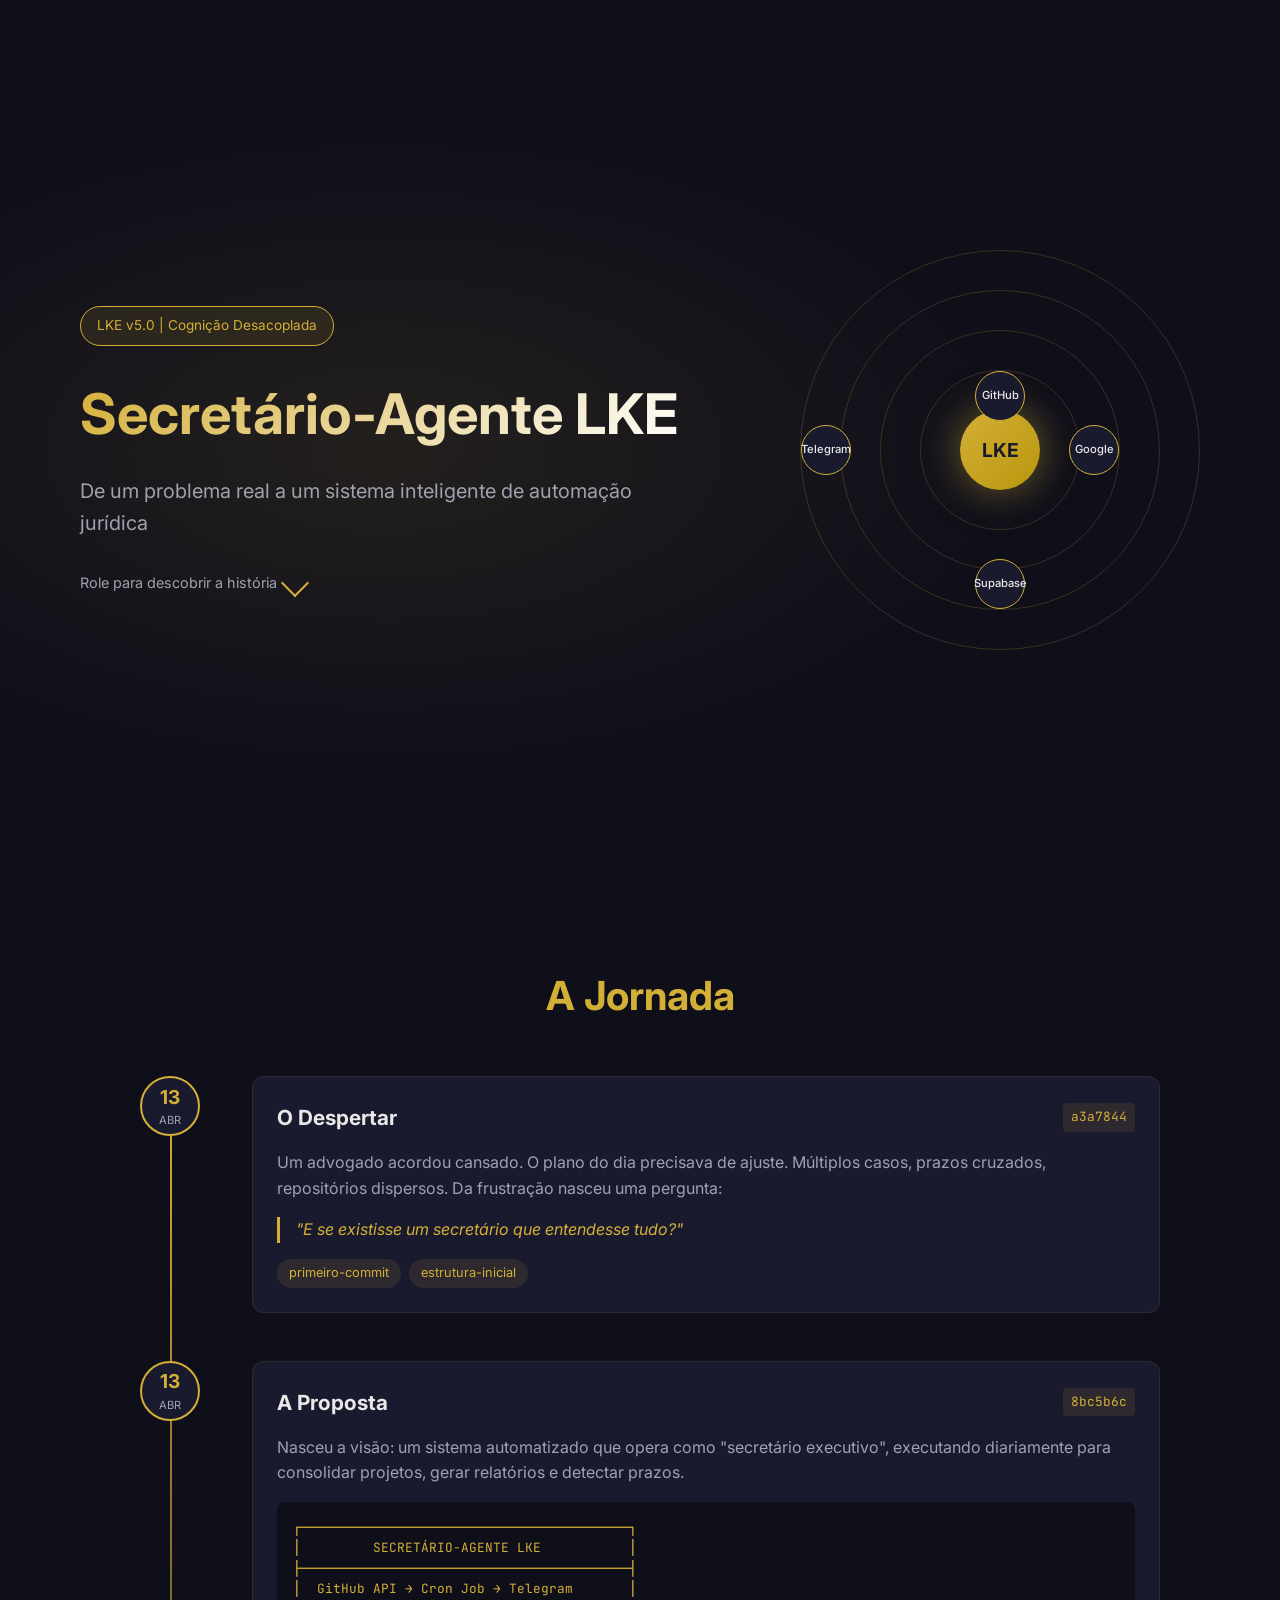
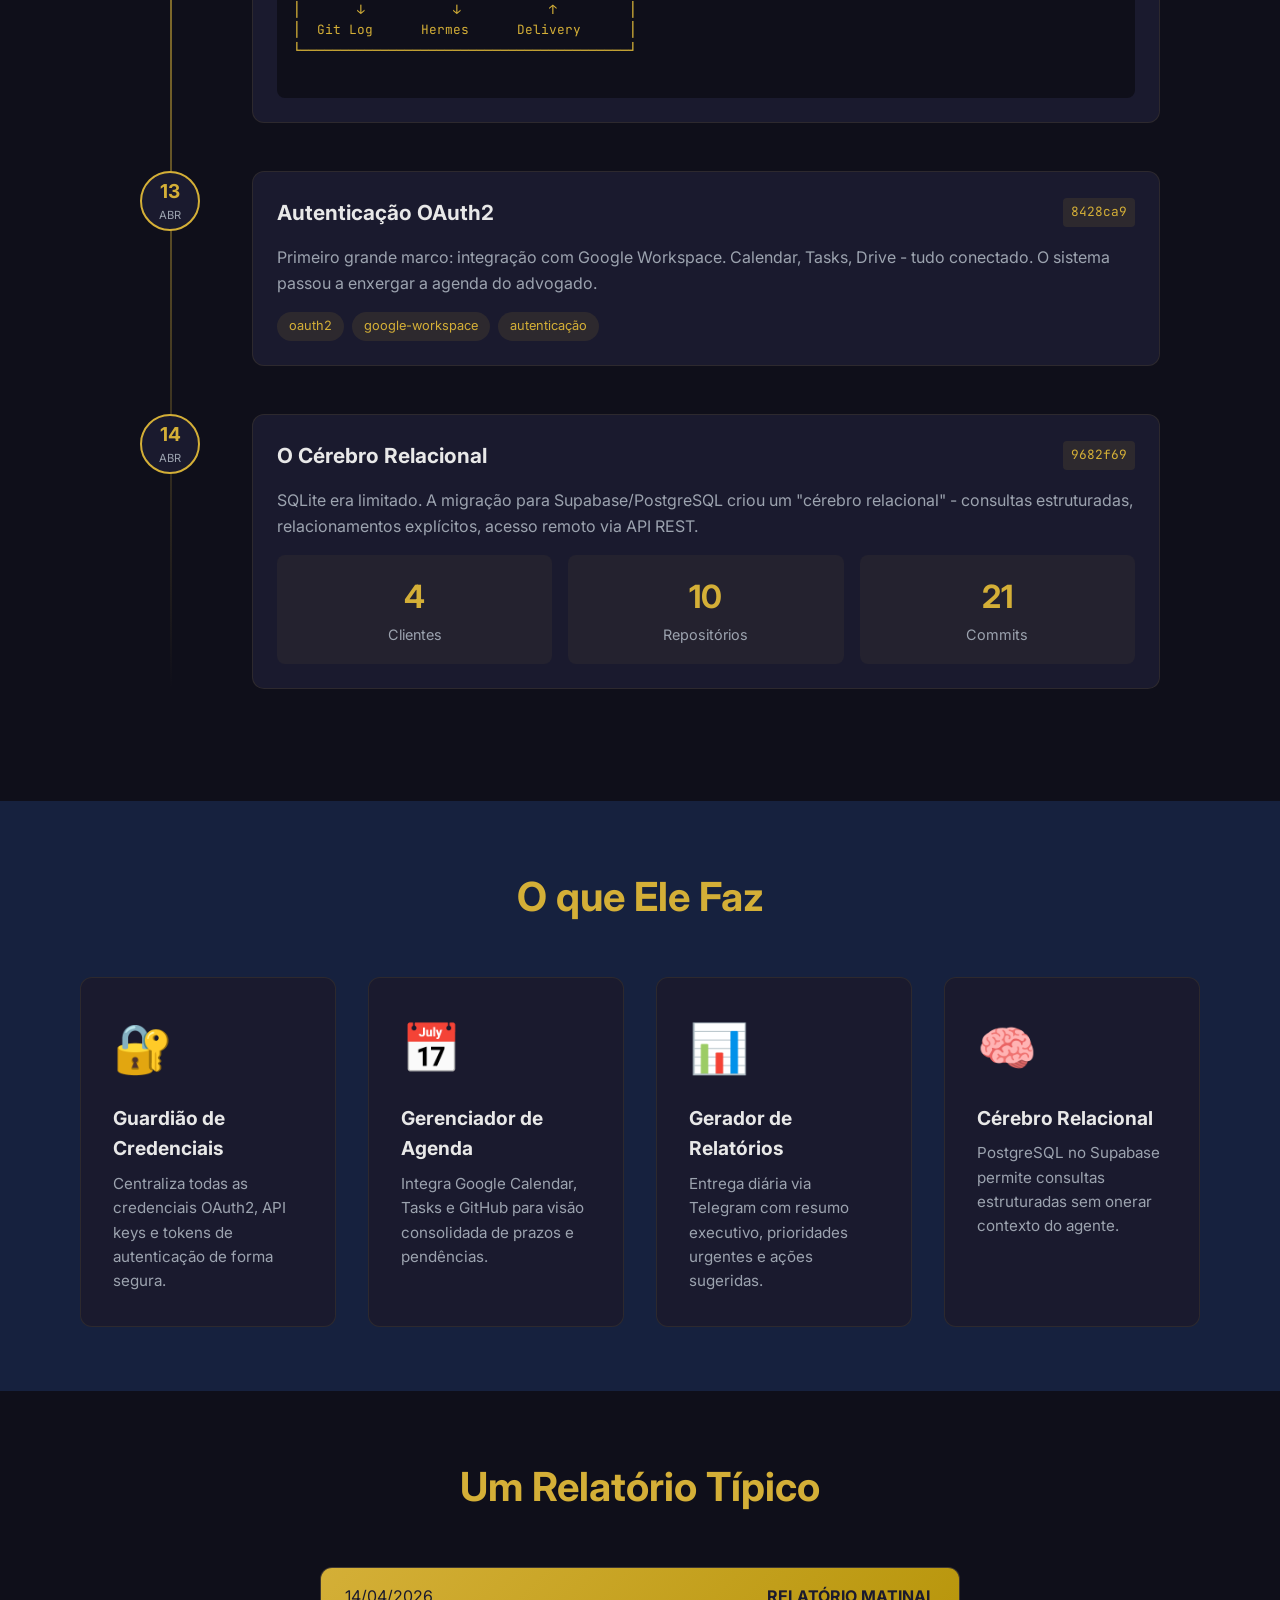
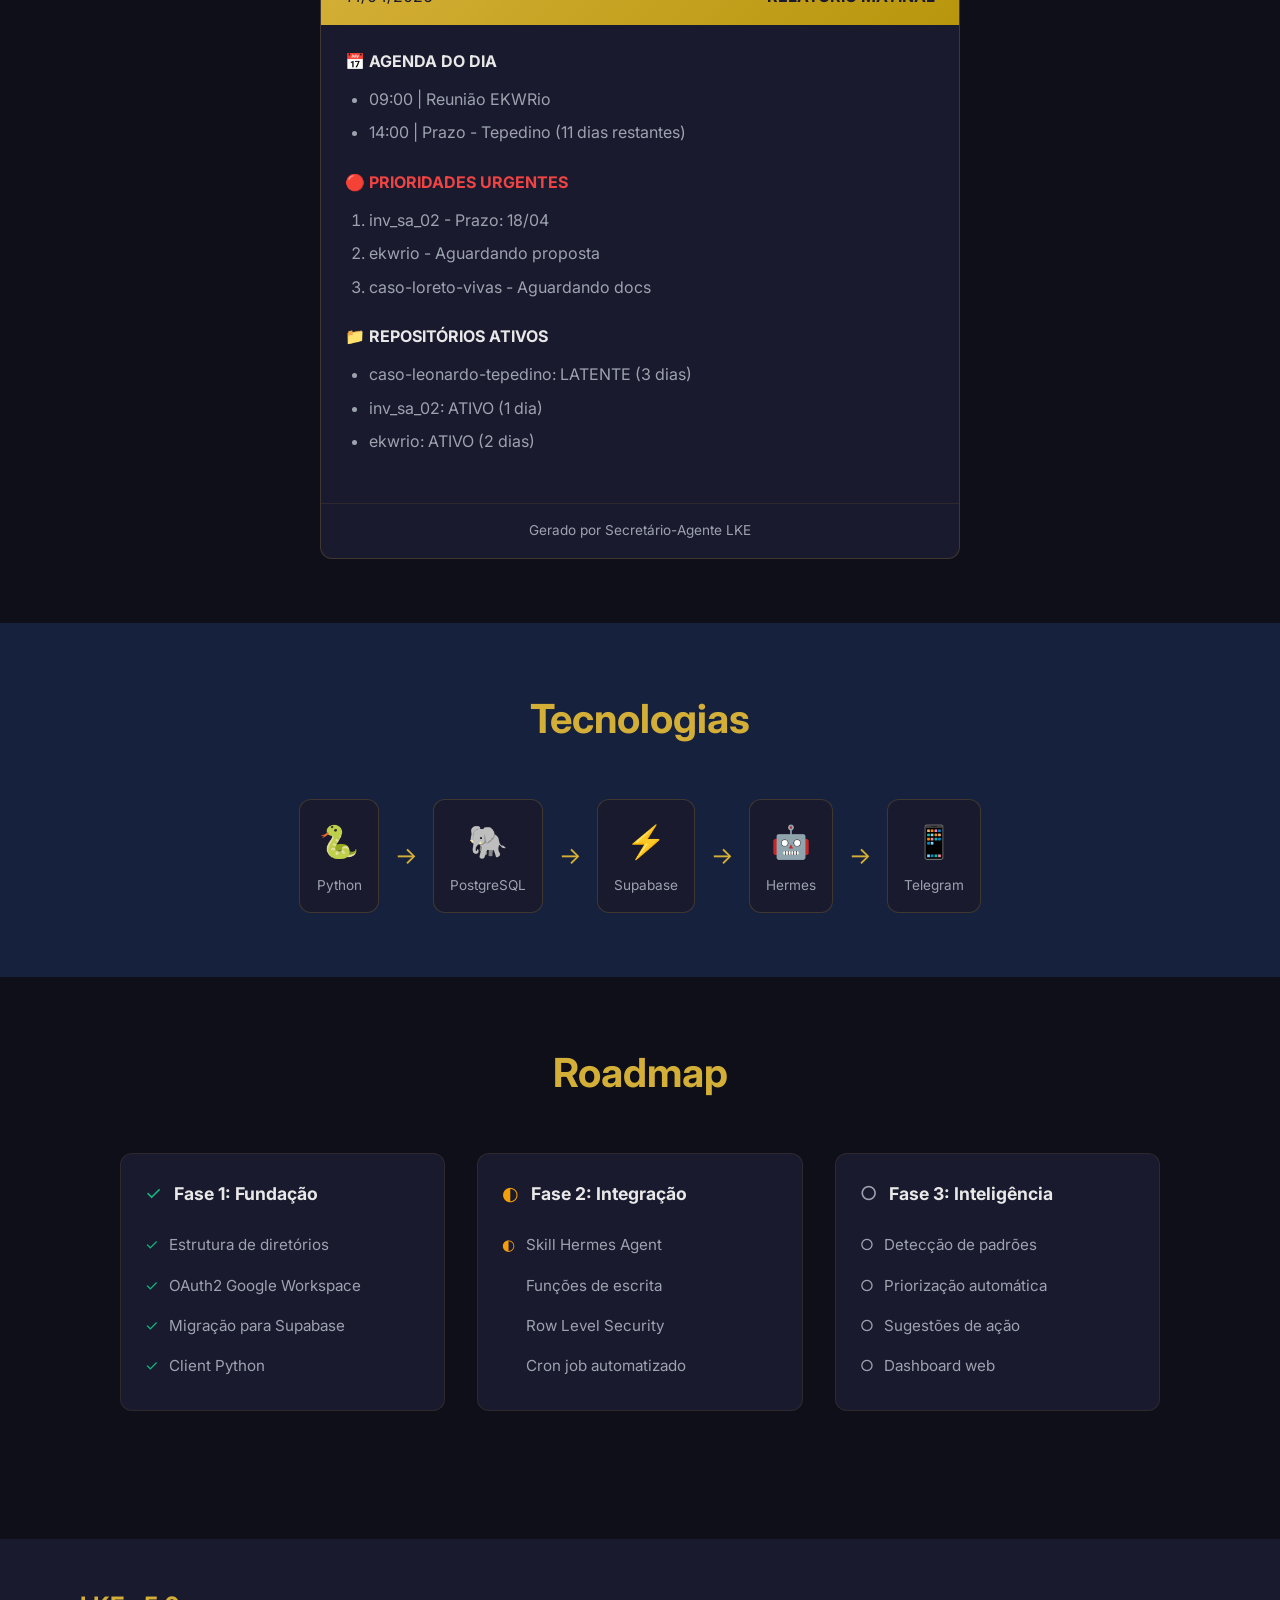
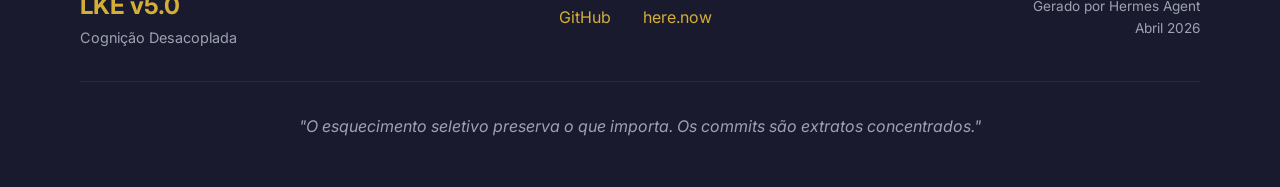
==== site-narrativo/index.html @ dd0d1e60 "docs(workflow): criação do site narrativo demonstrativo e instruções para próxima sessão do secretár" ====
<!DOCTYPE html>
<html lang="pt-BR">
<head>
    <meta charset="UTF-8">
    <meta name="viewport" content="width=device-width, initial-scale=1.0">
    <title>Secretário-Agente LKE | Uma História de Evolução</title>
    <link rel="stylesheet" href="css/style.css">
    <link rel="preconnect" href="https://fonts.googleapis.com">
    <link rel="preconnect" href="https://fonts.gstatic.com" crossorigin>
    <link href="https://fonts.googleapis.com/css2?family=Inter:wght@300;400;500;600;700&family=JetBrains+Mono:wght@400;500&display=swap" rel="stylesheet">
</head>
<body>
    <!-- Hero Section -->
    <section class="hero">
        <div class="hero-content">
            <div class="badge">LKE v5.0 | Cognição Desacoplada</div>
            <h1>Secretário-Agente LKE</h1>
            <p class="tagline">De um problema real a um sistema inteligente de automação jurídica</p>
            <div class="scroll-indicator">
                <span>Role para descobrir a história</span>
                <div class="arrow"></div>
            </div>
        </div>
        <div class="hero-visual">
            <div class="orbit">
                <div class="planet center">LKE</div>
                <div class="orbit-ring r1">
                    <div class="moon m1">GitHub</div>
                </div>
                <div class="orbit-ring r2">
                    <div class="moon m2">Google</div>
                </div>
                <div class="orbit-ring r3">
                    <div class="moon m3">Supabase</div>
                </div>
                <div class="orbit-ring r4">
                    <div class="moon m4">Telegram</div>
                </div>
            </div>
        </div>
    </section>

    <!-- Timeline Section -->
    <section class="timeline-section">
        <h2>A Jornada</h2>
        
        <div class="timeline">
            <!-- Event 1 -->
            <div class="timeline-item">
                <div class="timeline-marker">
                    <span class="day">13</span>
                    <span class="month">ABR</span>
                </div>
                <div class="timeline-content">
                    <div class="timeline-header">
                        <h3>O Despertar</h3>
                        <span class="commit-hash">a3a7844</span>
                    </div>
                    <p>Um advogado acordou cansado. O plano do dia precisava de ajuste. Múltiplos casos, prazos cruzados, repositórios dispersos. Da frustração nasceu uma pergunta:</p>
                    <blockquote>"E se existisse um secretário que entendesse tudo?"</blockquote>
                    <div class="tech-tags">
                        <span class="tag">primeiro-commit</span>
                        <span class="tag">estrutura-inicial</span>
                    </div>
                </div>
            </div>

            <!-- Event 2 -->
            <div class="timeline-item">
                <div class="timeline-marker">
                    <span class="day">13</span>
                    <span class="month">ABR</span>
                </div>
                <div class="timeline-content">
                    <div class="timeline-header">
                        <h3>A Proposta</h3>
                        <span class="commit-hash">8bc5b6c</span>
                    </div>
                    <p>Nasceu a visão: um sistema automatizado que opera como "secretário executivo", executando diariamente para consolidar projetos, gerar relatórios e detectar prazos.</p>
                    <div class="architecture-diagram">
                        <pre>
┌─────────────────────────────────────────┐
│         SECRETÁRIO-AGENTE LKE           │
├─────────────────────────────────────────┤
│  GitHub API → Cron Job → Telegram       │
│       ↓           ↓           ↑         │
│  Git Log      Hermes      Delivery      │
└─────────────────────────────────────────┘
                        </pre>
                    </div>
                </div>
            </div>

            <!-- Event 3 -->
            <div class="timeline-item">
                <div class="timeline-marker">
                    <span class="day">13</span>
                    <span class="month">ABR</span>
                </div>
                <div class="timeline-content">
                    <div class="timeline-header">
                        <h3>Autenticação OAuth2</h3>
                        <span class="commit-hash">8428ca9</span>
                    </div>
                    <p>Primeiro grande marco: integração com Google Workspace. Calendar, Tasks, Drive - tudo conectado. O sistema passou a enxergar a agenda do advogado.</p>
                    <div class="tech-tags">
                        <span class="tag">oauth2</span>
                        <span class="tag">google-workspace</span>
                        <span class="tag">autenticação</span>
                    </div>
                </div>
            </div>

            <!-- Event 4 -->
            <div class="timeline-item">
                <div class="timeline-marker">
                    <span class="day">14</span>
                    <span class="month">ABR</span>
                </div>
                <div class="timeline-content">
                    <div class="timeline-header">
                        <h3>O Cérebro Relacional</h3>
                        <span class="commit-hash">9682f69</span>
                    </div>
                    <p>SQLite era limitado. A migração para Supabase/PostgreSQL criou um "cérebro relacional" - consultas estruturadas, relacionamentos explícitos, acesso remoto via API REST.</p>
                    <div class="stats-grid">
                        <div class="stat">
                            <span class="stat-number">4</span>
                            <span class="stat-label">Clientes</span>
                        </div>
                        <div class="stat">
                            <span class="stat-number">10</span>
                            <span class="stat-label">Repositórios</span>
                        </div>
                        <div class="stat">
                            <span class="stat-number">21</span>
                            <span class="stat-label">Commits</span>
                        </div>
                    </div>
                </div>
            </div>
        </div>
    </section>

    <!-- Features Section -->
    <section class="features-section">
        <h2>O que Ele Faz</h2>
        
        <div class="features-grid">
            <div class="feature-card">
                <div class="feature-icon">🔐</div>
                <h3>Guardião de Credenciais</h3>
                <p>Centraliza todas as credenciais OAuth2, API keys e tokens de autenticação de forma segura.</p>
            </div>
            
            <div class="feature-card">
                <div class="feature-icon">📅</div>
                <h3>Gerenciador de Agenda</h3>
                <p>Integra Google Calendar, Tasks e GitHub para visão consolidada de prazos e pendências.</p>
            </div>
            
            <div class="feature-card">
                <div class="feature-icon">📊</div>
                <h3>Gerador de Relatórios</h3>
                <p>Entrega diária via Telegram com resumo executivo, prioridades urgentes e ações sugeridas.</p>
            </div>
            
            <div class="feature-card">
                <div class="feature-icon">🧠</div>
                <h3>Cérebro Relacional</h3>
                <p>PostgreSQL no Supabase permite consultas estruturadas sem onerar contexto do agente.</p>
            </div>
        </div>
    </section>

    <!-- Sample Report Section -->
    <section class="report-section">
        <h2>Um Relatório Típico</h2>
        
        <div class="report-preview">
            <div class="report-header">
                <span class="report-date">14/04/2026</span>
                <span class="report-title">RELATÓRIO MATINAL</span>
            </div>
            <div class="report-content">
                <div class="report-block">
                    <h4>📅 AGENDA DO DIA</h4>
                    <ul>
                        <li>09:00 | Reunião EKWRio</li>
                        <li>14:00 | Prazo - Tepedino (11 dias restantes)</li>
                    </ul>
                </div>
                <div class="report-block urgent">
                    <h4>🔴 PRIORIDADES URGENTES</h4>
                    <ol>
                        <li>inv_sa_02 - Prazo: 18/04</li>
                        <li>ekwrio - Aguardando proposta</li>
                        <li>caso-loreto-vivas - Aguardando docs</li>
                    </ol>
                </div>
                <div class="report-block">
                    <h4>📁 REPOSITÓRIOS ATIVOS</h4>
                    <ul>
                        <li>caso-leonardo-tepedino: LATENTE (3 dias)</li>
                        <li>inv_sa_02: ATIVO (1 dia)</li>
                        <li>ekwrio: ATIVO (2 dias)</li>
                    </ul>
                </div>
            </div>
            <div class="report-footer">
                Gerado por Secretário-Agente LKE
            </div>
        </div>
    </section>

    <!-- Tech Stack Section -->
    <section class="tech-section">
        <h2>Tecnologias</h2>
        
        <div class="tech-flow">
            <div class="tech-node">
                <div class="tech-icon">🐍</div>
                <span>Python</span>
            </div>
            <div class="tech-arrow">→</div>
            <div class="tech-node">
                <div class="tech-icon">🐘</div>
                <span>PostgreSQL</span>
            </div>
            <div class="tech-arrow">→</div>
            <div class="tech-node">
                <div class="tech-icon">⚡</div>
                <span>Supabase</span>
            </div>
            <div class="tech-arrow">→</div>
            <div class="tech-node">
                <div class="tech-icon">🤖</div>
                <span>Hermes</span>
            </div>
            <div class="tech-arrow">→</div>
            <div class="tech-node">
                <div class="tech-icon">📱</div>
                <span>Telegram</span>
            </div>
        </div>
    </section>

    <!-- Roadmap Section -->
    <section class="roadmap-section">
        <h2>Roadmap</h2>
        
        <div class="roadmap">
            <div class="roadmap-phase completed">
                <div class="phase-header">
                    <span class="phase-status">✓</span>
                    <h3>Fase 1: Fundação</h3>
                </div>
                <ul>
                    <li class="done">Estrutura de diretórios</li>
                    <li class="done">OAuth2 Google Workspace</li>
                    <li class="done">Migração para Supabase</li>
                    <li class="done">Client Python</li>
                </ul>
            </div>
            
            <div class="roadmap-phase in-progress">
                <div class="phase-header">
                    <span class="phase-status">◐</span>
                    <h3>Fase 2: Integração</h3>
                </div>
                <ul>
                    <li class="doing">Skill Hermes Agent</li>
                    <li>Funções de escrita</li>
                    <li>Row Level Security</li>
                    <li>Cron job automatizado</li>
                </ul>
            </div>
            
            <div class="roadmap-phase future">
                <div class="phase-header">
                    <span class="phase-status">○</span>
                    <h3>Fase 3: Inteligência</h3>
                </div>
                <ul>
                    <li>Detecção de padrões</li>
                    <li>Priorização automática</li>
                    <li>Sugestões de ação</li>
                    <li>Dashboard web</li>
                </ul>
            </div>
        </div>
    </section>

    <!-- Footer -->
    <footer class="site-footer">
        <div class="footer-content">
            <div class="footer-brand">
                <h3>LKE v5.0</h3>
                <p>Cognição Desacoplada</p>
            </div>
            <div class="footer-links">
                <a href="https://github.com/peixoto-ops">GitHub</a>
                <a href="https://here.now">here.now</a>
            </div>
            <div class="footer-credits">
                <p>Gerado por Hermes Agent</p>
                <p>Abril 2026</p>
            </div>
        </div>
        <div class="footer-quote">
            <blockquote>"O esquecimento seletivo preserva o que importa. Os commits são extratos concentrados."</blockquote>
        </div>
    </footer>
</body>
</html>
---- site-narrativo/css/style.css ----
/* Base Reset and Variables */
:root {
    --primary: #D4AF37;
    --primary-dark: #B8960C;
    --secondary: #1a1a2e;
    --accent: #16213e;
    --text: #e8e8e8;
    --text-muted: #9ca3af;
    --bg-dark: #0f0f1a;
    --bg-card: #1a1a2e;
    --success: #10b981;
    --warning: #f59e0b;
    --danger: #ef4444;
}

* {
    margin: 0;
    padding: 0;
    box-sizing: border-box;
}

html {
    scroll-behavior: smooth;
}

body {
    font-family: 'Inter', -apple-system, BlinkMacSystemFont, sans-serif;
    background: var(--bg-dark);
    color: var(--text);
    line-height: 1.6;
}

/* Hero Section */
.hero {
    min-height: 100vh;
    display: flex;
    align-items: center;
    justify-content: space-between;
    padding: 2rem 5rem;
    position: relative;
    overflow: hidden;
}

.hero::before {
    content: '';
    position: absolute;
    top: 0;
    left: 0;
    right: 0;
    bottom: 0;
    background: radial-gradient(ellipse at 30% 50%, rgba(212, 175, 55, 0.1) 0%, transparent 50%);
    pointer-events: none;
}

.hero-content {
    max-width: 600px;
    z-index: 2;
}

.badge {
    display: inline-block;
    padding: 0.5rem 1rem;
    background: rgba(212, 175, 55, 0.1);
    border: 1px solid var(--primary);
    border-radius: 2rem;
    font-size: 0.85rem;
    color: var(--primary);
    margin-bottom: 1.5rem;
}

.hero h1 {
    font-size: 3.5rem;
    font-weight: 700;
    background: linear-gradient(135deg, var(--primary), #fff);
    -webkit-background-clip: text;
    -webkit-text-fill-color: transparent;
    background-clip: text;
    margin-bottom: 1rem;
}

.tagline {
    font-size: 1.25rem;
    color: var(--text-muted);
    margin-bottom: 2rem;
}

.scroll-indicator {
    display: flex;
    align-items: center;
    gap: 0.5rem;
    color: var(--text-muted);
    font-size: 0.9rem;
}

.arrow {
    width: 20px;
    height: 20px;
    border-right: 2px solid var(--primary);
    border-bottom: 2px solid var(--primary);
    transform: rotate(45deg);
    animation: bounce 2s infinite;
}

@keyframes bounce {
    0%, 100% { transform: rotate(45deg) translateY(0); }
    50% { transform: rotate(45deg) translateY(5px); }
}

/* Orbit Animation */
.hero-visual {
    position: relative;
    width: 400px;
    height: 400px;
}

.orbit {
    position: relative;
    width: 100%;
    height: 100%;
}

.planet.center {
    position: absolute;
    top: 50%;
    left: 50%;
    transform: translate(-50%, -50%);
    width: 80px;
    height: 80px;
    background: linear-gradient(135deg, var(--primary), var(--primary-dark));
    border-radius: 50%;
    display: flex;
    align-items: center;
    justify-content: center;
    font-weight: 700;
    font-size: 1.2rem;
    color: var(--secondary);
    box-shadow: 0 0 40px rgba(212, 175, 55, 0.5);
}

.orbit-ring {
    position: absolute;
    top: 50%;
    left: 50%;
    border: 1px solid rgba(212, 175, 55, 0.2);
    border-radius: 50%;
    animation: spin 20s linear infinite;
}

.orbit-ring.r1 { width: 160px; height: 160px; margin: -80px 0 0 -80px; animation-duration: 10s; }
.orbit-ring.r2 { width: 240px; height: 240px; margin: -120px 0 0 -120px; animation-duration: 15s; }
.orbit-ring.r3 { width: 320px; height: 320px; margin: -160px 0 0 -160px; animation-duration: 20s; }
.orbit-ring.r4 { width: 400px; height: 400px; margin: -200px 0 0 -200px; animation-duration: 25s; }

.moon {
    position: absolute;
    width: 50px;
    height: 50px;
    background: var(--bg-card);
    border: 1px solid var(--primary);
    border-radius: 50%;
    display: flex;
    align-items: center;
    justify-content: center;
    font-size: 0.7rem;
    font-weight: 500;
}

.moon.m1 { top: 0; left: 50%; transform: translateX(-50%); }
.moon.m2 { top: 50%; right: 0; transform: translateY(-50%); }
.moon.m3 { bottom: 0; left: 50%; transform: translateX(-50%); }
.moon.m4 { top: 50%; left: 0; transform: translateY(-50%); }

@keyframes spin {
    from { transform: rotate(0deg); }
    to { transform: rotate(360deg); }
}

/* Timeline Section */
.timeline-section {
    padding: 4rem 5rem;
    max-width: 1200px;
    margin: 0 auto;
}

.timeline-section h2 {
    font-size: 2.5rem;
    text-align: center;
    margin-bottom: 3rem;
    color: var(--primary);
}

.timeline {
    position: relative;
    padding-left: 100px;
}

.timeline::before {
    content: '';
    position: absolute;
    left: 50px;
    top: 0;
    bottom: 0;
    width: 2px;
    background: linear-gradient(to bottom, var(--primary), transparent);
}

.timeline-item {
    position: relative;
    margin-bottom: 3rem;
    padding-left: 2rem;
}

.timeline-marker {
    position: absolute;
    left: -80px;
    width: 60px;
    height: 60px;
    background: var(--bg-card);
    border: 2px solid var(--primary);
    border-radius: 50%;
    display: flex;
    flex-direction: column;
    align-items: center;
    justify-content: center;
}

.timeline-marker .day {
    font-size: 1.2rem;
    font-weight: 700;
    color: var(--primary);
}

.timeline-marker .month {
    font-size: 0.7rem;
    color: var(--text-muted);
}

.timeline-content {
    background: var(--bg-card);
    border-radius: 12px;
    padding: 1.5rem;
    border: 1px solid rgba(212, 175, 55, 0.1);
}

.timeline-header {
    display: flex;
    justify-content: space-between;
    align-items: center;
    margin-bottom: 1rem;
}

.timeline-header h3 {
    font-size: 1.3rem;
    color: var(--text);
}

.commit-hash {
    font-family: 'JetBrains Mono', monospace;
    font-size: 0.8rem;
    color: var(--primary);
    background: rgba(212, 175, 55, 0.1);
    padding: 0.25rem 0.5rem;
    border-radius: 4px;
}

.timeline-content p {
    color: var(--text-muted);
    margin-bottom: 1rem;
}

.timeline-content blockquote {
    border-left: 3px solid var(--primary);
    padding-left: 1rem;
    font-style: italic;
    color: var(--primary);
    margin: 1rem 0;
}

.tech-tags {
    display: flex;
    gap: 0.5rem;
    flex-wrap: wrap;
    margin-top: 1rem;
}

.tag {
    background: rgba(212, 175, 55, 0.1);
    color: var(--primary);
    padding: 0.25rem 0.75rem;
    border-radius: 1rem;
    font-size: 0.8rem;
}

.architecture-diagram pre {
    background: var(--bg-dark);
    padding: 1rem;
    border-radius: 8px;
    font-family: 'JetBrains Mono', monospace;
    font-size: 0.8rem;
    color: var(--primary);
    overflow-x: auto;
}

.stats-grid {
    display: grid;
    grid-template-columns: repeat(3, 1fr);
    gap: 1rem;
    margin-top: 1rem;
}

.stat {
    text-align: center;
    padding: 1rem;
    background: rgba(212, 175, 55, 0.05);
    border-radius: 8px;
}

.stat-number {
    display: block;
    font-size: 2rem;
    font-weight: 700;
    color: var(--primary);
}

.stat-label {
    font-size: 0.9rem;
    color: var(--text-muted);
}

/* Features Section */
.features-section {
    padding: 4rem 5rem;
    background: var(--accent);
}

.features-section h2 {
    font-size: 2.5rem;
    text-align: center;
    margin-bottom: 3rem;
    color: var(--primary);
}

.features-grid {
    display: grid;
    grid-template-columns: repeat(auto-fit, minmax(250px, 1fr));
    gap: 2rem;
    max-width: 1200px;
    margin: 0 auto;
}

.feature-card {
    background: var(--bg-card);
    border-radius: 12px;
    padding: 2rem;
    border: 1px solid rgba(212, 175, 55, 0.1);
    transition: transform 0.3s, box-shadow 0.3s;
}

.feature-card:hover {
    transform: translateY(-5px);
    box-shadow: 0 10px 30px rgba(212, 175, 55, 0.1);
}

.feature-icon {
    font-size: 3rem;
    margin-bottom: 1rem;
}

.feature-card h3 {
    font-size: 1.2rem;
    margin-bottom: 0.5rem;
    color: var(--text);
}

.feature-card p {
    color: var(--text-muted);
    font-size: 0.95rem;
}

/* Report Section */
.report-section {
    padding: 4rem 5rem;
    max-width: 800px;
    margin: 0 auto;
}

.report-section h2 {
    font-size: 2.5rem;
    text-align: center;
    margin-bottom: 3rem;
    color: var(--primary);
}

.report-preview {
    background: var(--bg-card);
    border-radius: 12px;
    border: 1px solid rgba(212, 175, 55, 0.2);
    overflow: hidden;
}

.report-header {
    background: linear-gradient(135deg, var(--primary), var(--primary-dark));
    color: var(--secondary);
    padding: 1rem 1.5rem;
    display: flex;
    justify-content: space-between;
    align-items: center;
}

.report-title {
    font-weight: 700;
}

.report-content {
    padding: 1.5rem;
}

.report-block {
    margin-bottom: 1.5rem;
}

.report-block h4 {
    color: var(--text);
    margin-bottom: 0.75rem;
}

.report-block ul, .report-block ol {
    padding-left: 1.5rem;
    color: var(--text-muted);
}

.report-block li {
    margin-bottom: 0.5rem;
}

.report-block.urgent h4 {
    color: var(--danger);
}

.report-footer {
    text-align: center;
    padding: 1rem;
    border-top: 1px solid rgba(212, 175, 55, 0.1);
    color: var(--text-muted);
    font-size: 0.85rem;
}

/* Tech Section */
.tech-section {
    padding: 4rem 5rem;
    background: var(--accent);
}

.tech-section h2 {
    font-size: 2.5rem;
    text-align: center;
    margin-bottom: 3rem;
    color: var(--primary);
}

.tech-flow {
    display: flex;
    align-items: center;
    justify-content: center;
    gap: 1rem;
    flex-wrap: wrap;
}

.tech-node {
    display: flex;
    flex-direction: column;
    align-items: center;
    gap: 0.5rem;
    padding: 1rem;
    background: var(--bg-card);
    border-radius: 12px;
    border: 1px solid rgba(212, 175, 55, 0.2);
    min-width: 80px;
}

.tech-icon {
    font-size: 2rem;
}

.tech-node span {
    font-size: 0.85rem;
    color: var(--text-muted);
}

.tech-arrow {
    color: var(--primary);
    font-size: 1.5rem;
}

/* Roadmap Section */
.roadmap-section {
    padding: 4rem 5rem;
    max-width: 1200px;
    margin: 0 auto;
}

.roadmap-section h2 {
    font-size: 2.5rem;
    text-align: center;
    margin-bottom: 3rem;
    color: var(--primary);
}

.roadmap {
    display: grid;
    grid-template-columns: repeat(auto-fit, minmax(300px, 1fr));
    gap: 2rem;
}

.roadmap-phase {
    background: var(--bg-card);
    border-radius: 12px;
    padding: 1.5rem;
    border: 1px solid rgba(212, 175, 55, 0.1);
}

.phase-header {
    display: flex;
    align-items: center;
    gap: 0.75rem;
    margin-bottom: 1rem;
}

.phase-status {
    font-size: 1.2rem;
}

.roadmap-phase.completed .phase-status { color: var(--success); }
.roadmap-phase.in-progress .phase-status { color: var(--warning); }
.roadmap-phase.future .phase-status { color: var(--text-muted); }

.roadmap-phase h3 {
    font-size: 1.1rem;
    color: var(--text);
}

.roadmap-phase ul {
    list-style: none;
    padding-left: 0;
}

.roadmap-phase li {
    padding: 0.5rem 0;
    color: var(--text-muted);
    font-size: 0.95rem;
    padding-left: 1.5rem;
    position: relative;
}

.roadmap-phase li.done::before {
    content: '✓';
    position: absolute;
    left: 0;
    color: var(--success);
}

.roadmap-phase li.doing::before {
    content: '◐';
    position: absolute;
    left: 0;
    color: var(--warning);
}

.roadmap-phase.future li::before {
    content: '○';
    position: absolute;
    left: 0;
    color: var(--text-muted);
}

/* Footer */
.site-footer {
    background: var(--secondary);
    padding: 3rem 5rem;
    margin-top: 4rem;
}

.footer-content {
    display: flex;
    justify-content: space-between;
    align-items: center;
    flex-wrap: wrap;
    gap: 2rem;
    max-width: 1200px;
    margin: 0 auto;
}

.footer-brand h3 {
    color: var(--primary);
    font-size: 1.5rem;
}

.footer-brand p {
    color: var(--text-muted);
    font-size: 0.9rem;
}

.footer-links {
    display: flex;
    gap: 2rem;
}

.footer-links a {
    color: var(--primary);
    text-decoration: none;
    transition: color 0.3s;
}

.footer-links a:hover {
    color: var(--text);
}

.footer-credits {
    text-align: right;
}

.footer-credits p {
    color: var(--text-muted);
    font-size: 0.85rem;
}

.footer-quote {
    margin-top: 2rem;
    text-align: center;
    padding-top: 2rem;
    border-top: 1px solid rgba(212, 175, 55, 0.1);
}

.footer-quote blockquote {
    color: var(--text-muted);
    font-style: italic;
}

/* Responsive */
@media (max-width: 768px) {
    .hero {
        flex-direction: column;
        padding: 2rem;
        text-align: center;
    }

    .hero h1 {
        font-size: 2.5rem;
    }

    .hero-visual {
        width: 300px;
        height: 300px;
        margin-top: 2rem;
    }

    .orbit-ring.r4 { width: 300px; height: 300px; margin: -150px 0 0 -150px; }
    .orbit-ring.r3 { width: 240px; height: 240px; margin: -120px 0 0 -120px; }
    .orbit-ring.r2 { width: 180px; height: 180px; margin: -90px 0 0 -90px; }
    .orbit-ring.r1 { width: 120px; height: 120px; margin: -60px 0 0 -60px; }

    .timeline-section, .features-section, .tech-section, .roadmap-section, .report-section {
        padding: 2rem;
    }

    .timeline {
        padding-left: 60px;
    }

    .timeline::before {
        left: 30px;
    }

    .timeline-marker {
        left: -50px;
        width: 50px;
        height: 50px;
    }

    .footer-content {
        flex-direction: column;
        text-align: center;
    }

    .footer-credits {
        text-align: center;
    }
}
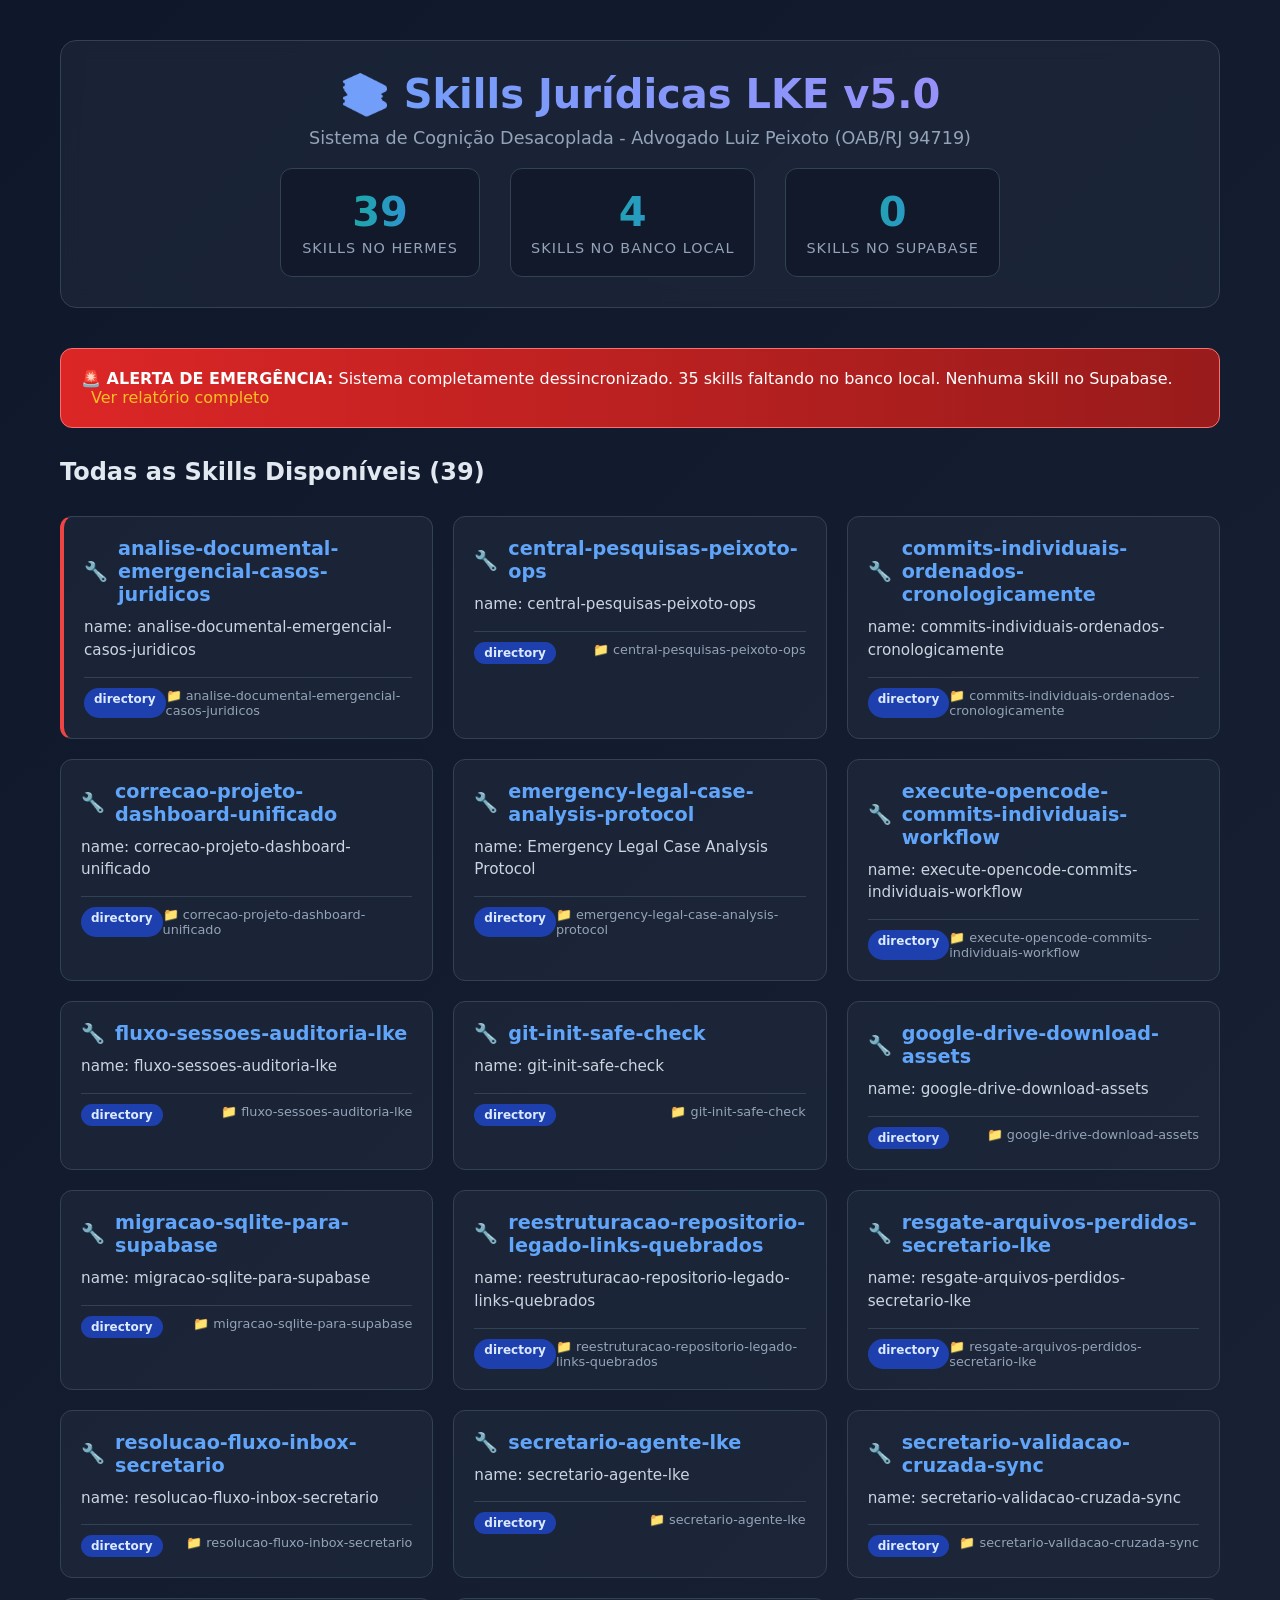
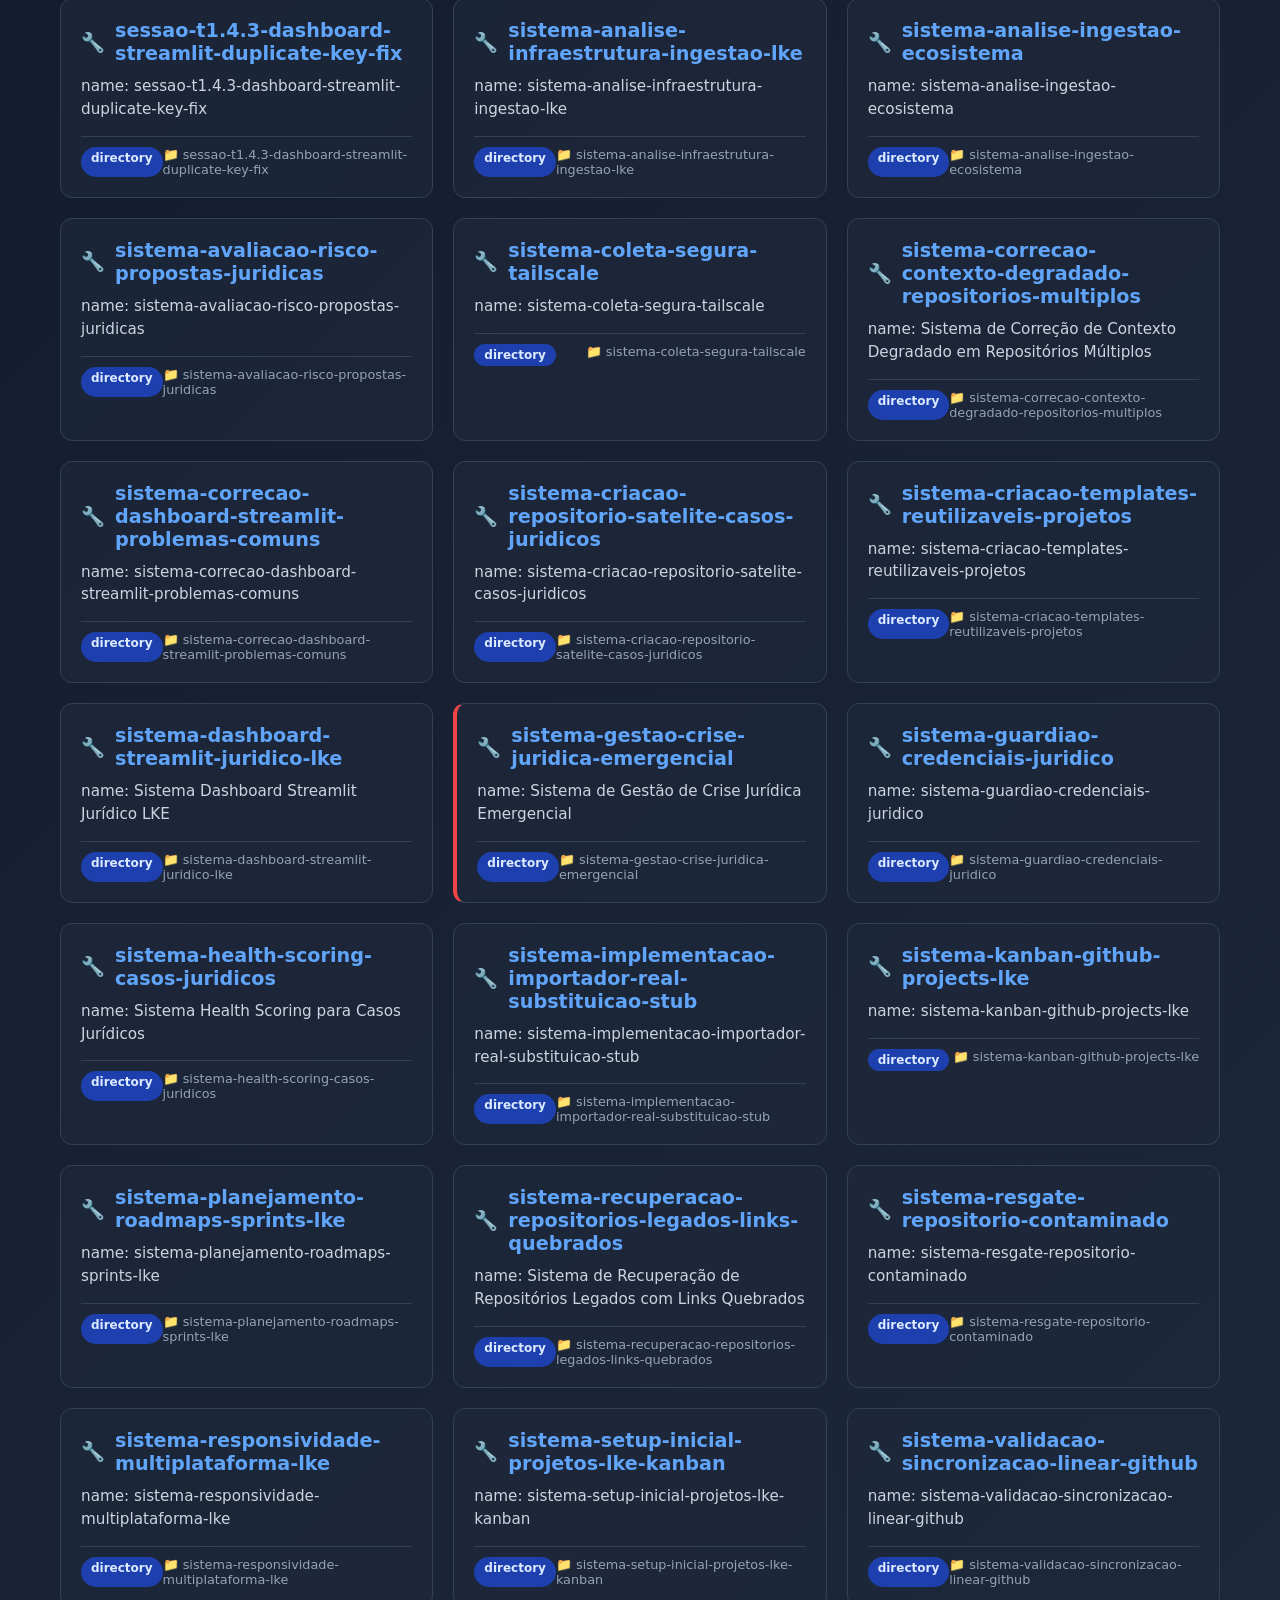
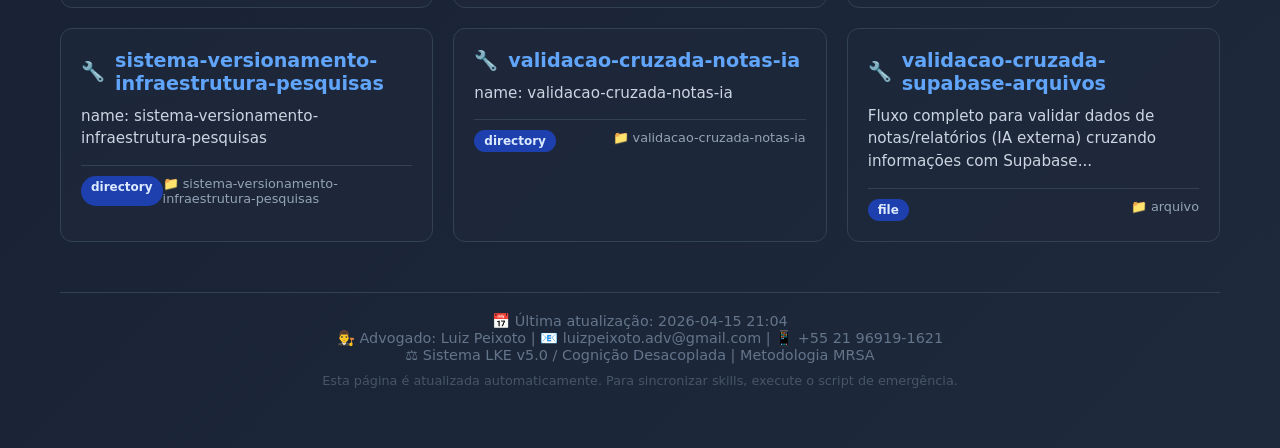
==== commit b9b282e5: "feat: adiciona página skills jurídicas com dashboard completo - Página HTML com todas as 39 skills j" ====
--- a/site-narrativo/index.html
+++ b/site-narrativo/index.html
@@ -1,315 +1,11 @@
 <!DOCTYPE html>
-<html lang="pt-BR">
+<html>
 <head>
     <meta charset="UTF-8">
-    <meta name="viewport" content="width=device-width, initial-scale=1.0">
-    <title>Secretário-Agente LKE | Uma História de Evolução</title>
-    <link rel="stylesheet" href="css/style.css">
-    <link rel="preconnect" href="https://fonts.googleapis.com">
-    <link rel="preconnect" href="https://fonts.gstatic.com" crossorigin>
-    <link href="https://fonts.googleapis.com/css2?family=Inter:wght@300;400;500;600;700&family=JetBrains+Mono:wght@400;500&display=swap" rel="stylesheet">
+    <title>Skills Jurídicas - Dashboard</title>
+    <meta http-equiv="refresh" content="0; url=skills-juridicas.html">
 </head>
 <body>
-    <!-- Hero Section -->
-    <section class="hero">
-        <div class="hero-content">
-            <div class="badge">LKE v5.0 | Cognição Desacoplada</div>
-            <h1>Secretário-Agente LKE</h1>
-            <p class="tagline">De um problema real a um sistema inteligente de automação jurídica</p>
-            <div class="scroll-indicator">
-                <span>Role para descobrir a história</span>
-                <div class="arrow"></div>
-            </div>
-        </div>
-        <div class="hero-visual">
-            <div class="orbit">
-                <div class="planet center">LKE</div>
-                <div class="orbit-ring r1">
-                    <div class="moon m1">GitHub</div>
-                </div>
-                <div class="orbit-ring r2">
-                    <div class="moon m2">Google</div>
-                </div>
-                <div class="orbit-ring r3">
-                    <div class="moon m3">Supabase</div>
-                </div>
-                <div class="orbit-ring r4">
-                    <div class="moon m4">Telegram</div>
-                </div>
-            </div>
-        </div>
-    </section>
-
-    <!-- Timeline Section -->
-    <section class="timeline-section">
-        <h2>A Jornada</h2>
-        
-        <div class="timeline">
-            <!-- Event 1 -->
-            <div class="timeline-item">
-                <div class="timeline-marker">
-                    <span class="day">13</span>
-                    <span class="month">ABR</span>
-                </div>
-                <div class="timeline-content">
-                    <div class="timeline-header">
-                        <h3>O Despertar</h3>
-                        <span class="commit-hash">a3a7844</span>
-                    </div>
-                    <p>Um advogado acordou cansado. O plano do dia precisava de ajuste. Múltiplos casos, prazos cruzados, repositórios dispersos. Da frustração nasceu uma pergunta:</p>
-                    <blockquote>"E se existisse um secretário que entendesse tudo?"</blockquote>
-                    <div class="tech-tags">
-                        <span class="tag">primeiro-commit</span>
-                        <span class="tag">estrutura-inicial</span>
-                    </div>
-                </div>
-            </div>
-
-            <!-- Event 2 -->
-            <div class="timeline-item">
-                <div class="timeline-marker">
-                    <span class="day">13</span>
-                    <span class="month">ABR</span>
-                </div>
-                <div class="timeline-content">
-                    <div class="timeline-header">
-                        <h3>A Proposta</h3>
-                        <span class="commit-hash">8bc5b6c</span>
-                    </div>
-                    <p>Nasceu a visão: um sistema automatizado que opera como "secretário executivo", executando diariamente para consolidar projetos, gerar relatórios e detectar prazos.</p>
-                    <div class="architecture-diagram">
-                        <pre>
-┌─────────────────────────────────────────┐
-│         SECRETÁRIO-AGENTE LKE           │
-├─────────────────────────────────────────┤
-│  GitHub API → Cron Job → Telegram       │
-│       ↓           ↓           ↑         │
-│  Git Log      Hermes      Delivery      │
-└─────────────────────────────────────────┘
-                        </pre>
-                    </div>
-                </div>
-            </div>
-
-            <!-- Event 3 -->
-            <div class="timeline-item">
-                <div class="timeline-marker">
-                    <span class="day">13</span>
-                    <span class="month">ABR</span>
-                </div>
-                <div class="timeline-content">
-                    <div class="timeline-header">
-                        <h3>Autenticação OAuth2</h3>
-                        <span class="commit-hash">8428ca9</span>
-                    </div>
-                    <p>Primeiro grande marco: integração com Google Workspace. Calendar, Tasks, Drive - tudo conectado. O sistema passou a enxergar a agenda do advogado.</p>
-                    <div class="tech-tags">
-                        <span class="tag">oauth2</span>
-                        <span class="tag">google-workspace</span>
-                        <span class="tag">autenticação</span>
-                    </div>
-                </div>
-            </div>
-
-            <!-- Event 4 -->
-            <div class="timeline-item">
-                <div class="timeline-marker">
-                    <span class="day">14</span>
-                    <span class="month">ABR</span>
-                </div>
-                <div class="timeline-content">
-                    <div class="timeline-header">
-                        <h3>O Cérebro Relacional</h3>
-                        <span class="commit-hash">9682f69</span>
-                    </div>
-                    <p>SQLite era limitado. A migração para Supabase/PostgreSQL criou um "cérebro relacional" - consultas estruturadas, relacionamentos explícitos, acesso remoto via API REST.</p>
-                    <div class="stats-grid">
-                        <div class="stat">
-                            <span class="stat-number">4</span>
-                            <span class="stat-label">Clientes</span>
-                        </div>
-                        <div class="stat">
-                            <span class="stat-number">10</span>
-                            <span class="stat-label">Repositórios</span>
-                        </div>
-                        <div class="stat">
-                            <span class="stat-number">21</span>
-                            <span class="stat-label">Commits</span>
-                        </div>
-                    </div>
-                </div>
-            </div>
-        </div>
-    </section>
-
-    <!-- Features Section -->
-    <section class="features-section">
-        <h2>O que Ele Faz</h2>
-        
-        <div class="features-grid">
-            <div class="feature-card">
-                <div class="feature-icon">🔐</div>
-                <h3>Guardião de Credenciais</h3>
-                <p>Centraliza todas as credenciais OAuth2, API keys e tokens de autenticação de forma segura.</p>
-            </div>
-            
-            <div class="feature-card">
-                <div class="feature-icon">📅</div>
-                <h3>Gerenciador de Agenda</h3>
-                <p>Integra Google Calendar, Tasks e GitHub para visão consolidada de prazos e pendências.</p>
-            </div>
-            
-            <div class="feature-card">
-                <div class="feature-icon">📊</div>
-                <h3>Gerador de Relatórios</h3>
-                <p>Entrega diária via Telegram com resumo executivo, prioridades urgentes e ações sugeridas.</p>
-            </div>
-            
-            <div class="feature-card">
-                <div class="feature-icon">🧠</div>
-                <h3>Cérebro Relacional</h3>
-                <p>PostgreSQL no Supabase permite consultas estruturadas sem onerar contexto do agente.</p>
-            </div>
-        </div>
-    </section>
-
-    <!-- Sample Report Section -->
-    <section class="report-section">
-        <h2>Um Relatório Típico</h2>
-        
-        <div class="report-preview">
-            <div class="report-header">
-                <span class="report-date">14/04/2026</span>
-                <span class="report-title">RELATÓRIO MATINAL</span>
-            </div>
-            <div class="report-content">
-                <div class="report-block">
-                    <h4>📅 AGENDA DO DIA</h4>
-                    <ul>
-                        <li>09:00 | Reunião EKWRio</li>
-                        <li>14:00 | Prazo - Tepedino (11 dias restantes)</li>
-                    </ul>
-                </div>
-                <div class="report-block urgent">
-                    <h4>🔴 PRIORIDADES URGENTES</h4>
-                    <ol>
-                        <li>inv_sa_02 - Prazo: 18/04</li>
-                        <li>ekwrio - Aguardando proposta</li>
-                        <li>caso-loreto-vivas - Aguardando docs</li>
-                    </ol>
-                </div>
-                <div class="report-block">
-                    <h4>📁 REPOSITÓRIOS ATIVOS</h4>
-                    <ul>
-                        <li>caso-leonardo-tepedino: LATENTE (3 dias)</li>
-                        <li>inv_sa_02: ATIVO (1 dia)</li>
-                        <li>ekwrio: ATIVO (2 dias)</li>
-                    </ul>
-                </div>
-            </div>
-            <div class="report-footer">
-                Gerado por Secretário-Agente LKE
-            </div>
-        </div>
-    </section>
-
-    <!-- Tech Stack Section -->
-    <section class="tech-section">
-        <h2>Tecnologias</h2>
-        
-        <div class="tech-flow">
-            <div class="tech-node">
-                <div class="tech-icon">🐍</div>
-                <span>Python</span>
-            </div>
-            <div class="tech-arrow">→</div>
-            <div class="tech-node">
-                <div class="tech-icon">🐘</div>
-                <span>PostgreSQL</span>
-            </div>
-            <div class="tech-arrow">→</div>
-            <div class="tech-node">
-                <div class="tech-icon">⚡</div>
-                <span>Supabase</span>
-            </div>
-            <div class="tech-arrow">→</div>
-            <div class="tech-node">
-                <div class="tech-icon">🤖</div>
-                <span>Hermes</span>
-            </div>
-            <div class="tech-arrow">→</div>
-            <div class="tech-node">
-                <div class="tech-icon">📱</div>
-                <span>Telegram</span>
-            </div>
-        </div>
-    </section>
-
-    <!-- Roadmap Section -->
-    <section class="roadmap-section">
-        <h2>Roadmap</h2>
-        
-        <div class="roadmap">
-            <div class="roadmap-phase completed">
-                <div class="phase-header">
-                    <span class="phase-status">✓</span>
-                    <h3>Fase 1: Fundação</h3>
-                </div>
-                <ul>
-                    <li class="done">Estrutura de diretórios</li>
-                    <li class="done">OAuth2 Google Workspace</li>
-                    <li class="done">Migração para Supabase</li>
-                    <li class="done">Client Python</li>
-                </ul>
-            </div>
-            
-            <div class="roadmap-phase in-progress">
-                <div class="phase-header">
-                    <span class="phase-status">◐</span>
-                    <h3>Fase 2: Integração</h3>
-                </div>
-                <ul>
-                    <li class="doing">Skill Hermes Agent</li>
-                    <li>Funções de escrita</li>
-                    <li>Row Level Security</li>
-                    <li>Cron job automatizado</li>
-                </ul>
-            </div>
-            
-            <div class="roadmap-phase future">
-                <div class="phase-header">
-                    <span class="phase-status">○</span>
-                    <h3>Fase 3: Inteligência</h3>
-                </div>
-                <ul>
-                    <li>Detecção de padrões</li>
-                    <li>Priorização automática</li>
-                    <li>Sugestões de ação</li>
-                    <li>Dashboard web</li>
-                </ul>
-            </div>
-        </div>
-    </section>
-
-    <!-- Footer -->
-    <footer class="site-footer">
-        <div class="footer-content">
-            <div class="footer-brand">
-                <h3>LKE v5.0</h3>
-                <p>Cognição Desacoplada</p>
-            </div>
-            <div class="footer-links">
-                <a href="https://github.com/peixoto-ops">GitHub</a>
-                <a href="https://here.now">here.now</a>
-            </div>
-            <div class="footer-credits">
-                <p>Gerado por Hermes Agent</p>
-                <p>Abril 2026</p>
-            </div>
-        </div>
-        <div class="footer-quote">
-            <blockquote>"O esquecimento seletivo preserva o que importa. Os commits são extratos concentrados."</blockquote>
-        </div>
-    </footer>
+    <p>Redirecionando para <a href="skills-juridicas.html">Skills Jurídicas</a>...</p>
 </body>
-</html>
+</html>
